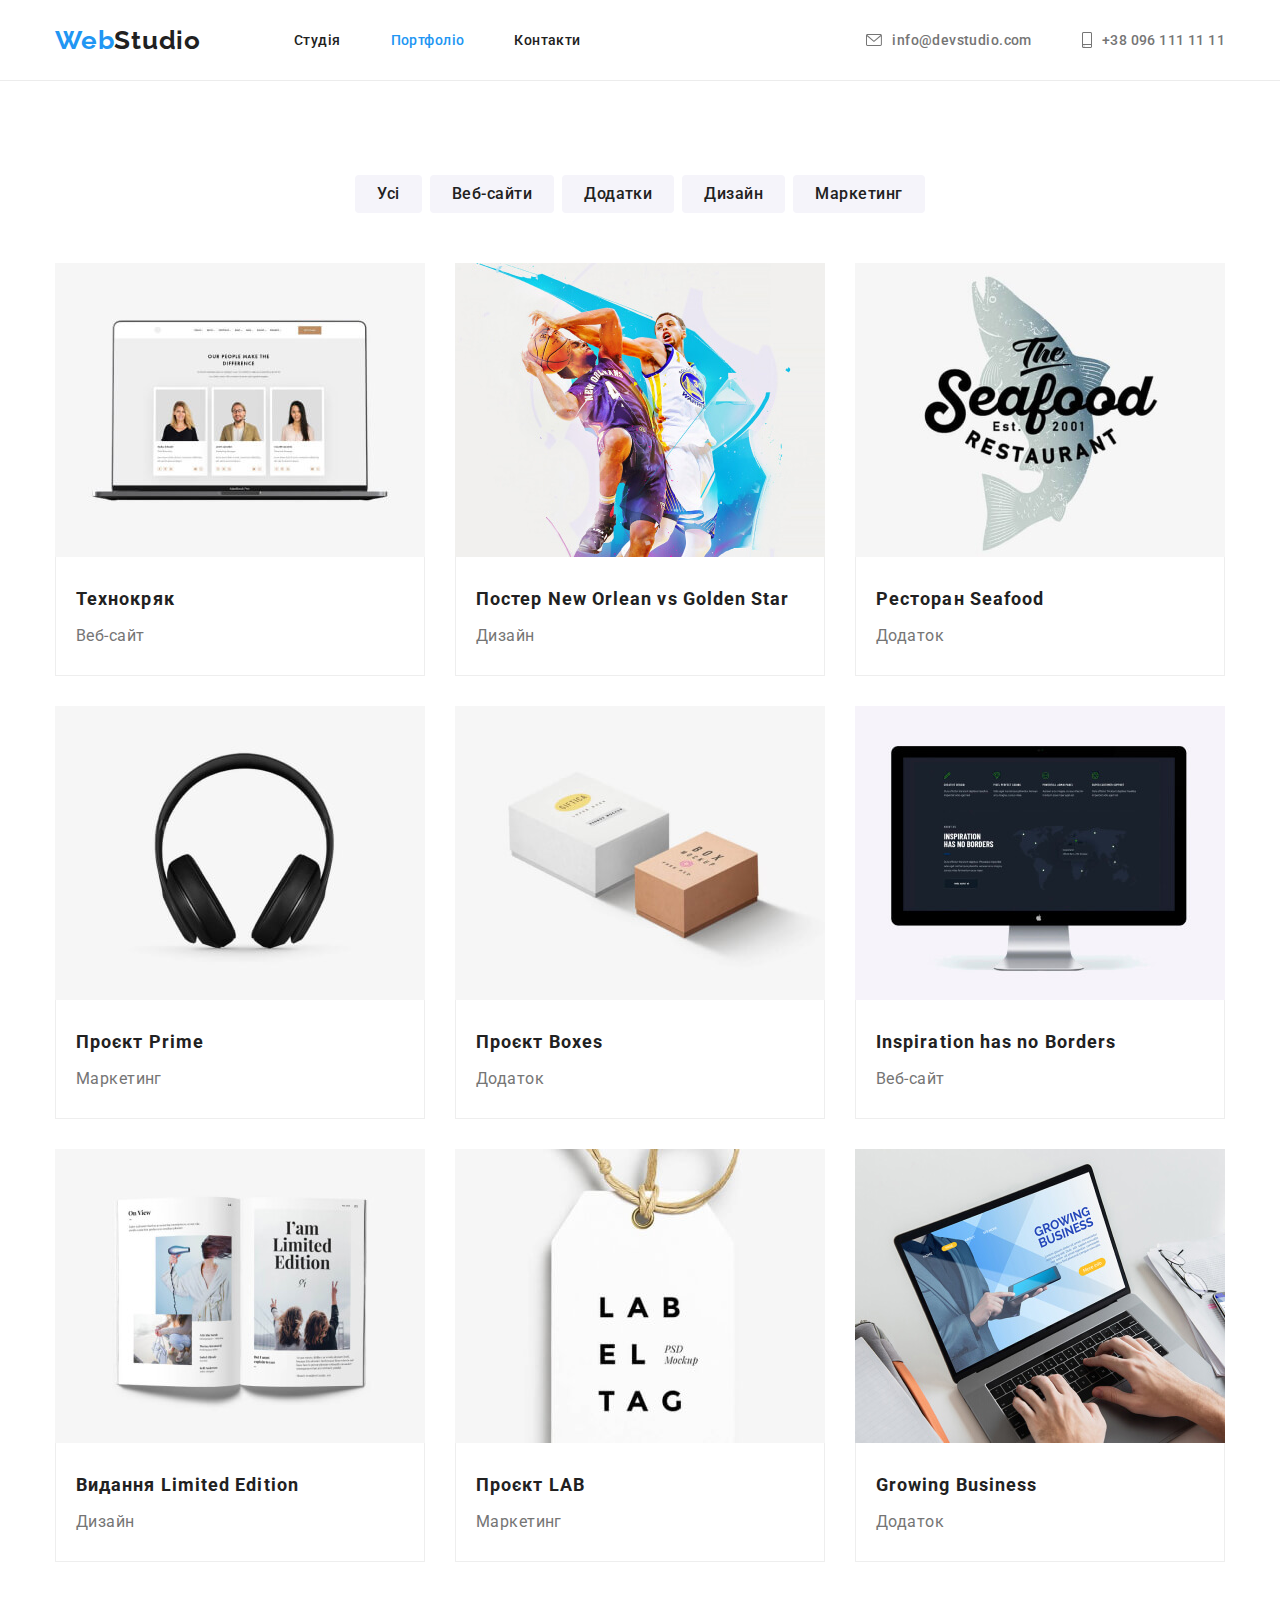
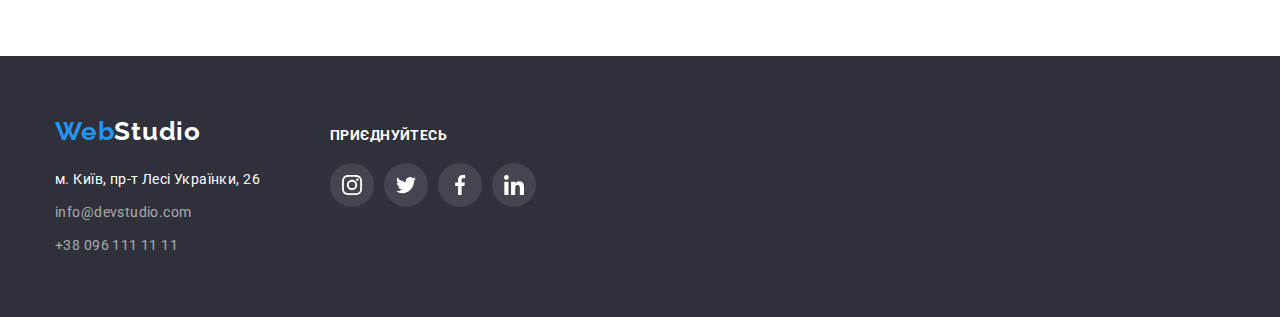
==== portfolio.html @ e4e063df "hw4" ====
<!DOCTYPE html>
<html lang="uk">
<head>
    <meta charset="UTF-8">
    <meta http-equiv="X-UA-Compatible" content="IE=edge">
    <meta name="viewport" content="width=device-width, initial-scale=1.0">
    <link rel="preconnect" href="https://fonts.googleapis.com">
    <link rel="preconnect" href="https://fonts.gstatic.com" crossorigin>
    <link
        href="https://fonts.googleapis.com/css2?family=Raleway:wght@700&family=Roboto:wght@400;500;700;900&display=swap"
        rel="stylesheet">
        <link rel="stylesheet" href="https://cdnjs.cloudflare.com/ajax/libs/modern-normalize/1.1.0/modern-normalize.min.css">
        <link rel="stylesheet" href="./css/styles.css" />
    <title>Portfolio</title>
</head>
<body>
    <header class="header">
        <div class="header-container container">
        <nav class="nav">
<a href="./index.html" class="link logo-link"><span class="logo-accent">Web</span>Studio</a>
    <ul class="list nav-list">
        <li class="item" > <a href="./index.html" class="nav-link link">Студія</a></li>
        <li class="item page-now"> <a href="/" class="nav-link link">Портфоліо</a></li>
        <li class="item"> <a href="/" class="nav-link link">Контакти</a></li>
    </ul>
</nav>
<ul class="list data">
    <li class="item contacts-item"><a href="mailto:info@devstudio.com" class="link contact-link"> <svg class="icon-envelope">
        <use href="./images/icons-defs.svg#icon-hover-envelope"></use>
      </svg>info@devstudio.com</a></li>
    <li class="item contacts-item"><a href="tel:+380961111111" class="link contact-link"><svg class="icon-smartphone">
        <use href="./images/icons-defs.svg#icon-hover-smartphone"></use>
      </svg>+38 096 111 11 11</a></li>
</ul>
</div>
    </header>
    <main>
      <!-- ---------------EXAMPLES------- -->
<section class="examples section">
    <div class="container">
    <h1 class="main-heading visually-hidden">Приклади робіт</h1>
<ul class="list examples-list">
    <li class="item examples-item"><button type="button" class="button">Усі</button></li>
    <li class="item examples-item"><button type="button" class="button">Веб-сайти</button></li>
    <li class="item examples-item"><button type="button" class="button">Додатки</button></li>
    <li class="item examples-item"><button type="button" class="button">Дизайн</button></li>
    <li class="item examples-item"><button type="button" class="button">Маркетинг</button></li>
</ul>
<!-- ---------------Карточки з роботами------- -->
<div class="cards">
<ul class="list cards-list">
    <li class="item"> <a href="./" class="link"><img src="./images/portfolio1.jpg" alt="Технокряк" width="370">
        <div class="card-info">
        <h2 class="second-heading">Технокряк</h2>
<p class="examples-text text"> Веб-сайт </p>
</div>
</a>
</li>
       <li class="item"><a href="./" class="link"><img src="./images/portfolio2.jpg" alt="Постер" width="370">
    <div class="card-info">
        <h2 class="second-heading">Постер New Orlean vs Golden Star</h2>
    <p class="examples-text text">Дизайн</p> </div>
 </a></li>

<li class="item">
    
        <a href="" class="link"><img src="./images/portfolio3.jpg" alt="Ресторан" width="370">
    <div class="card-info">
        <h2 class="second-heading">Ресторан Seafood</h2>
    <p class="examples-text text">Додаток</p>
    </div>
    
        </a>
    </li>
      
    <li class="item" > <a href="./" class="link"><img src="./images/portfolio4.jpg" alt="Проект" width="370">
    <div class="card-info">
        <h2 class="second-heading">Проєкт Prime</h2>
    <p class="examples-text text">Маркетинг</p>
    </div>
    </a>
    </li>

       <li class="item"> <a href="" class="link"><img src="./images/portfolio5.jpg" alt="Проект2" width="370">
    <div class="card-info">
        <h2 class="second-heading">Проєкт Boxes</h2>
    <p class="examples-text text">Додаток</p>
    </div>
    </a>
    </li>

       <li class="item"><a href="./" class="link"><img src="./images/portfolio6.jpg" alt="Веб-сайт" width="370">
    <div class="card-info">
        <h2 class="second-heading" lang="en">Inspiration has no Borders</h2>
    <p class="examples-text text">Веб-сайт</p>
    </div>
    </a>
    </li>
       <li class="item"> <a href="./" class="link"><img src="./images/portfolio7.jpg" alt="Издание" width="370">
   <div class="card-info">
    <h2 class="second-heading">Видання Limited Edition</h2>
    <p class="examples-text text">Дизайн</p>
   </div>
    </a>
    </li>
       <li class="item"> <a href="./" class="link"><img src="./images/portfolio8.jpg" alt="Проект3" width="370">
   <div class="card-info">
    <h2 class="second-heading">Проєкт LAB</h2>
    <p class="examples-text text">Маркетинг</p>
   </div>
    </a>
    </li>
       <li class="item"> <a href="./" class="link"><img src="./images/portfolio9.jpg" alt="Приложение" width="370">
    <div class="card-info">
        <h2 class="second-heading" lang="en">Growing Business</h2>
        <p class="examples-text text">Додаток</p>
    </div>
    </a>
    </li>
   </ul>
</div>
</div>

</section>

</main>

 <!-- -------------------FOOTER---------- -->  
 <footer class="footer">
    <div class="container">
        <div class="footer-address">
    <a href="/" class="logo-link link"><span class="logo-accent">Web</span>Studio</a>
   <address>
    <ul class="list">
        <li class="item">
            <a href="https://goo.gl/maps/hPYfwSHtG8NDrPpQ9" target="_blank"
            rel="noopener nofollow noreffer" class="map link">м. Київ, пр-т Лесі Українки, 26</a></li>
        <li class="item">
            <a href="mailto:info@devstudio.com" class="footer-link link">info@devstudio.com</a>
        </li>
        <li class="item">
            <a href="tel:+380961111111" class="footer-link link">+38 096 111 11 11</a>
        </li>
    </ul>
   </address>
</div>

<div class="footer-join">
    <p class="second-heading">ПРИЄДНУЙТЕСЬ</p>
    <ul class="list">
    
      <li class="item"><a href="" class="link">
    <svg class="footer-icon">
      <use href="./images/icons-defs.svg#icon-ntw-instagram"></use>
    </svg>
    </a></li>
    
    <li class="item"><a href="" class="link">
    <svg class="footer-icon">
      <use href="./images/icons-defs.svg#icon-ntw-twitter"></use>
    </svg>
    </a></li>
    
    <li class="item"><a href="" class="link">
    <svg class="footer-icon">
      <use href="./images/icons-defs.svg#icon-ntw-facebook"></use>
    </svg>
    </a></li>
    
    <li class="item"><a href="" class="link">
    <svg class="footer-icon">
      <use  href="./images/icons-defs.svg#icon-ntw-linkedin"></use>
    </svg>
    </a></li>
    
          </ul>
    </div>
</div>
</footer>
</body>
</html>
---- css/styles.css ----
:root{
    --accent-color: #2196F3;
    --main-text-color: #757575;
    --second-text-color: #212121;
    --white-color: #FFFFFF;
    --background-grey: #F5F4FA;
    --background-darkgrey: #2F303A;
    --footer-grey--:rgba(255, 255, 255, 0.6);
    --border-line: #ECECEC;
    --icon-colour: #AFB1B8;


    }
    
    /*------------Общие стили элементов-------*/
    
    html{
        box-sizing: border-box;
    }
    
    *, *::before, *::after{
        box-sizing: inherit;
    }
    
    
    h1,
    h2,
    h3,
    h4,
    p,
    ul,
    li{
        margin: 0px;
        padding: 0px;
    }
    
    img {
        display: block;
        max-width: 100%;
        height: auto;
    }


    body{
        font-family: 'Roboto', sans-serif;   
        font-size: 14px;
        letter-spacing: 0.03em;
        color: var(--main-text-color);
    }
    
    .second-heading {
        font-weight: 700;
        font-size: 36px;
        line-height: calc(42/36);
        text-align: center;
    
        color: var(--second-text-color);
    }
    
    .link{
        text-decoration: none;
        font-style: normal ;
    }
    
    .list{
        list-style-type: none;
    }
    
    .button {
        background-color: var(--accent-color);
        color: var(--white-color);
        cursor: pointer;
        text-align: center;
    }

    .container{
        margin: 0 auto;
        width: 1200px;
        padding-right: 15px;
        padding-left: 15px;
        }
        
        .section{
            padding-top: 94px;
            padding-bottom: 94px;
        }
        
    
    /* -------------------------HEADER------------------------- */
    .header{
        border-bottom-width: 1px;
        border-bottom-style: solid;
        border-bottom-color: var(--border-line);
    }
   
    .header .link{
        display: flex;
        align-items: center;
        }
    
    
    .logo-link{
        display: block;
        font-family: 'Raleway';
        font-weight: 700;
        font-size: 26px;
        line-height: calc(31/26);
        letter-spacing: 0.03em;
    
        color: var(--second-text-color);
    }
    
    .logo-accent{
        color: var(--accent-color);
    }

    .nav-link, .contact-link{
        font-family: 'Roboto', sans-serif;
        font-weight: 500;
        font-size: 14px;
        line-height: calc(16/14);
        letter-spacing: 0.03em;
    
        color: var(--second-text-color);
    }

    .header .list .link:hover,
    .header .list .link:focus {
        color: var(--accent-color);
    }

    .nav-list .link {
        padding-top: 32px;
    padding-bottom: 32px;
        color: var(--second-text-color);
    }
    
    .item.page-now .link{
        color: var(--accent-color);
        text-decoration: none;
    }

    .contact-link{
        color: var(--main-text-color);
    }

    .nav{
        display: flex;
        align-items: center;
    }

    .nav-list>.item:not(:last-child), .contacts-item:not(:last-child){
        margin-right: 50px;
        }

        .nav-list, .data{
            display: flex;
            margin-left: 93px;
        }

        .header-container{
            display: flex;
            align-items: center;
        }

        .contacts-item .link{
            padding-top: 32px;
            padding-bottom: 32px;
        }
        
        .data{
            margin-left: auto;
        }

        .icon-envelope{
            width: 16px;
            height: 12px;
        margin-right: 10px;
        fill: currentColor;
        }
        
        
        .icon-smartphone{
            width: 10px;
            height: 16px;
            margin-right: 10px;
            fill: currentColor;
        }

    
    /*-----------------------------ORDER------------------------*/
    
    .order{
        
 padding-top: 200px;
        padding-bottom: 200px;
        margin: auto;
        
            background-color: #C4C4C4;
        text-align: center;
max-width: 1600px;
        background-image: linear-gradient(to right, rgba(47, 48, 58, 0.4), rgba(47, 48, 58, 0.4)),
url(../images/background1.jpg);
    }
    .main-heading{

        margin-bottom: 30px;
        margin-left: auto;
    margin-right: auto;
    width: 696px;

        font-weight: 900;
        font-size: 44px;
        line-height: calc(60/44);
        text-align: center;
        letter-spacing: 0.06em;
        text-transform: uppercase;
        
        color: var(--white-color);
    }
    
    .main-button{
        padding: 10px 32px;

        font-family: 'Roboto', sans-serif;
        font-style: normal;
        font-weight: 700;
        font-size: 16px;
        line-height: calc(30/16);
        letter-spacing: 0.06em;


    box-shadow: 0px 4px 4px rgba(0, 0, 0, 0.15);
    border-radius: 4px;
    border: none;
    }

    .main-button:hover, .main-button:focus{
        background-color: #188CE8        ;
    }
    
    /*--------------------ADVANTAGES-----------------------*/
.advantages-items{
    display: flex;
}

.advantages .item + .item{
    margin-left: 30px;
}

.advantages .text{
    flex-basis: 270px;
}

    .visually-hidden {
        position: absolute;
        width: 1px;
        height: 1px;
        margin: -1px;
        border: 0;
        padding: 0;
        
        white-space: nowrap;
        clip-path: inset(100%);
        clip: rect(0 0 0 0);
        overflow: hidden;
      }
    
    .advantages .third-heading{
        margin-bottom: 10px;

        font-weight: 700;
        font-size: 14px;
        line-height: calc(16/14);
        text-transform: uppercase;
        
        color: var(--second-text-color);
    }

    .advantages .text{
        line-height: calc(24/14);
}

.bck-antena, .bck-clock, .bck-diagram, .bck-astronaut{
    background-color: var(--background-grey);
    width: 270px;
    height: 120px;
    
    display: flex;
    justify-content: center;
    align-items: center;
    
    margin-bottom: 30px;
    }
    
    .icon-antena, .icon-clock, .icon-diagram, .icon-astronaut {
        width: 70px;
        height:70px;
    }
    
    /*-- -------------------whatdo-----------*/
    .whatdo{
        padding-top: 0px;
    }
    
    .whatdo .second-heading{
        margin-bottom: 50px;
    }
    
    .whatdo .list{
        display: flex;
        padding: 0;
        justify-content: space-between;
    }
    
    
    .whatdo .item + .item{
        margin-left: 30px;
    
    }


    /*------------------------TEAM--------*/
    
    .team{
        background-color: var(--background-grey);
         }

    .team .list{
        display: flex;
    }
    .team .second-heading{
        margin-bottom: 50px;
    }

    .team .item{

        background-color: var(--white-color);
        width: 270px;
        box-shadow: 0px 1px 3px rgba(0, 0, 0, 0.12),
        0px 1px 1px rgba(0, 0, 0, 0.14),
        0px 2px 1px rgba(0, 0, 0, 0.2);
        border-radius: 0px 0px 4px 4px;
    
        margin-right: 30px;
    }
    
    .team .item:nth-child(4n){
        margin-right: 0px;
    }


    .team .third-heading{
        margin-bottom: 10px;
        text-align: center;

        font-weight: 500;
        font-size: 16px;
        line-height: calc(19/16);
        text-align: center;
        
        color: var(--second-text-color);
    }
    
    .team .text{
        
        font-weight: 400;
        font-size: 16px;
        line-height: calc(19/16);
        text-align: center;
    }

    .team .item{
        background-color: var(--white-color);
    }

    .team-name{
        padding-top: 30px;
        padding-bottom: 30px;
    }

    .team-icons {
        display: flex;
        list-style-type: none;
        margin-bottom:  30px;
        justify-content: center;
    }
    
    .team-icons .item {
        margin-right: 10px;
        width: 44px;
        height: 44px;
        box-shadow: none;
    }
    
    .team-icons .item:last-child {
        margin-right: 0px;
    }
    
    
    .team-icons .link {
        display: flex;
        justify-content: center;
        align-items: center;
        height: 100%;
        width: 100%;
    
        border: none;
        border-radius: 50%;
        box-shadow: none;
    
        color: #afb1b8;
    }
    
    .team-icons .link:hover , .team-icons .link:focus{
        background-color: var(--accent-color);
    color: var(--white-color);
        height: 100%;
        width: 100%;
    }
    
    .team-icons .icon {
        width: 20px;
        height: 20px;
        fill: currentColor;
    }


/*-- -------------------Regular Customers---------- --*/

.customers .second-heading{
    margin-bottom: 50px;
}

.customers .link{
    width: 100%;
    height: 100%;

    display: flex;
    justify-content: center;
    align-items: center;
    fill: var(--icon-colour);

    height: 92px;

    border: var(--icon-colour) solid 1px;
    border-radius: 4px;
}

.customers .link:hover, .customers .link:focus{
    fill: var(--accent-color);
    border-color: var(--accent-color) solid 1px;
    border-radius: 4px;
}

.customers .list{
display: flex;
justify-content: center;
}

.customers .item{
    margin-right: 30px;
    width: 170px;

}

.customers .item:last-child{
    margin-right: 0px;
}



.icon-customer1, .icon-customer2, .icon-customer3,.icon-customer4, .icon-customer5, .icon-customer6{
width: 106px;
height: 60px;
}

    
    
    /*------------------------------------FOOTER-----------*/
    .footer{
        background-color: var(--background-darkgrey);
        padding-top: 60px;
        padding-bottom: 60px;
    }
    .footer .container {
        display: flex;
    align-items: baseline;
    }

    .footer .item{
        margin-bottom: 9px;
    }

    .footer .item:last-child{
        margin-bottom: 0;
    }

    .footer .link{
        font-size: 14px;
        line-height: calc(24/14);
        letter-spacing: 0.03em;
    }

    .footer .list .link:hover, .footer .list .link:focus{
        color: var(--accent-color);
    }

    .footer .logo-link{
margin-bottom: 20px;

        color: var(--white-color);
        font-family: 'Raleway';
        font-weight: 700;
        font-size: 26px;
        line-height: calc(31/26);
    }
    
    .map{
    color: var(--white-color);
    }
    
    .footer-link {
    color: var(--footer-grey--);
    }



    .footer-join .second-heading{
        margin-bottom: 20px;
        font-weight: 700;
        font-size: 14px;
        line-height: calc(16/14);
        text-align: start;

        color: var(--white-color);
    }

    .footer-join .list{
        display: flex;
    }

    .footer-join .item{
        width: 44px;
        height: 44px;
        margin-right: 10px;
        margin-bottom: 0px;
        
    }
    .footer-join .item:last-child {
        margin-right: 0px;
    }

    .footer-join .item .link:hover, .footer-join .item .link:focus{
        background-color: var(--accent-color);
    }
    
    .footer-icon{
        fill: var(--white-color);
        width: 20px;
        height: 20px;
    }

    .footer-join .link{
        display: flex;
        justify-content: center;
        align-items: center;
        height: 100%;
        width: 100%;
        border: none;
        border-radius: 50%;
        box-shadow: none; 
        background-color: rgba(255, 255, 255, 0.1); 
    }

    .footer-address{
        margin-right: 70px;
    }
    
    /*!!!----------------------------PORTFOLIO------------!!!*/
    
    /*-- ---------------EXAMPLES------- -*/
    
    .examples-list{
        display: flex;
        justify-content: center;
    }

    .examples-item{
        margin-right: 8px;
    }

.examples-item:last-child{
    margin-right: 0px;
}

    .examples .button{
        padding: 6px 22px;

        font-family: 'Roboto', sans-serif;
        font-style: medium;
        letter-spacing: 0.03em;
        text-align: center;

        color: var(--second-text-color);
        font-weight: 500;
        font-size: 16px;
        line-height: calc(26/16);
        background-color: var(--background-grey);
        border: none;
        border-radius: 4px;
    
    }
    
    .examples .button:hover, .examples .button:focus{
        color: var(--white-color);
        background-color: var(--accent-color);
box-shadow: 0px 3px 1px rgba(0, 0, 0, 0.1), 0px 1px 2px rgba(0, 0, 0, 0.08), 0px 2px 2px rgba(0, 0, 0, 0.12);
;
    }
    
    /*----------------Карточки с работами-----------*/
    .cards-list .item{
        flex-basis: 370px;
    
        margin-right: 30px;
        margin-bottom: 30px;
    }
     
    .cards-list .item:nth-child(3n + 3) {
        margin-right: 0px;
        }
    
        .cards-list .item:nth-last-child(-n + 3) {
            margin-bottom: 0;}
    
            .card-info{
            padding: 24px 20px;
            border-bottom: 1px solid #EEEEEE;
            border-right: 1px solid #EEEEEE;
            border-left: 1px solid #EEEEEE;
            }
   
        .cards-list .link:hover, .cards-list .link:focus{
            box-shadow: 1px 4px 6px 0px rgba(0, 0, 0, 0.16), 0px 4px 4px 0px rgba(0, 0, 0, 0.06), 0px 1px 1px 0px rgba(0, 0, 0, 0.12);
            ;
        }
   
.cards-list .link{
    display: block;
}

    .examples .second-heading{
        margin-bottom: 4px;

        font-size: 18px;
        line-height: calc(36/18);
        letter-spacing: 0.06em;
        text-align: left;
    }
    .examples-text {
        font-size: 16px;
        line-height: calc(30/16);
        color: var(--main-text-color);
    }

    .examples-list{
        display: flex;
        justify-content: center;
        margin-bottom: 50px;
        margin-left: auto;
        margin-right: auto;
    }
    
    .cards-list{
        display: flex;
        flex-wrap: wrap;
    }
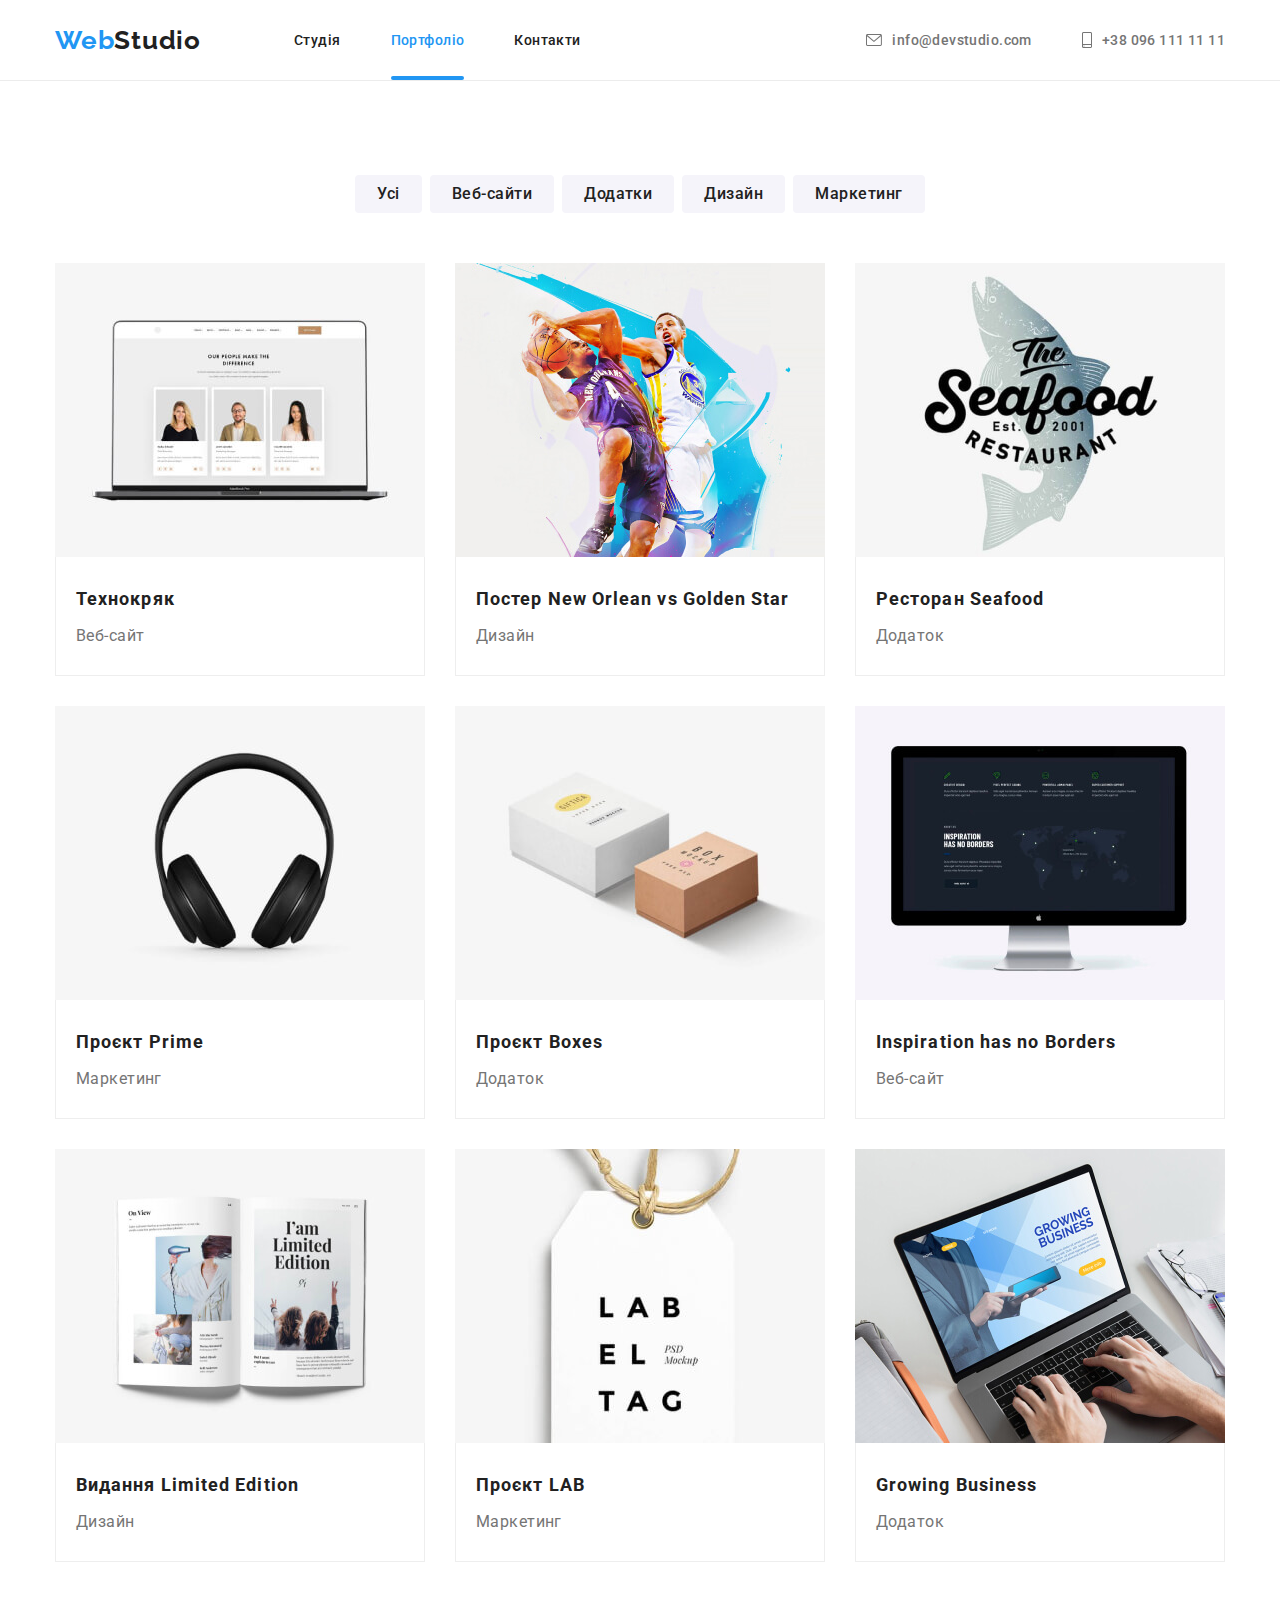
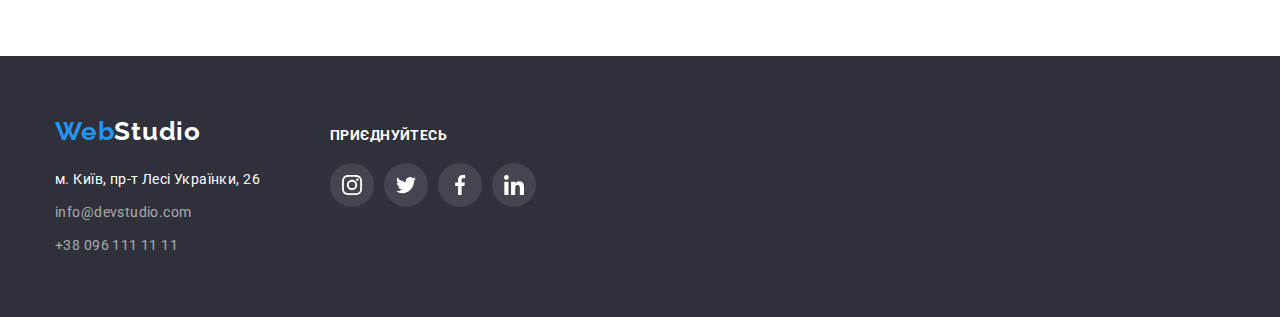
==== commit d0edc260: "hw5" ====
--- a/portfolio.html
+++ b/portfolio.html
@@ -49,14 +49,27 @@
 <!-- ---------------Карточки з роботами------- -->
 <div class="cards">
 <ul class="list cards-list">
-    <li class="item"> <a href="./" class="link"><img src="./images/portfolio1.jpg" alt="Технокряк" width="370">
+
+    <li class="item"> <a href="./" class="link">
+        <div class="dop-info">
+        <img src="./images/portfolio1.jpg" alt="Технокряк" width="370">
+
+        <p class="text"> Ресурс пропонує комплексні пропозиції з різним рівнем функціоналу та сервісів. Все це дозволить відвідувачу отримати вичерпні відомості про компанію чи приватну особу. </p>
+        </div>
+
         <div class="card-info">
         <h2 class="second-heading">Технокряк</h2>
 <p class="examples-text text"> Веб-сайт </p>
 </div>
 </a>
 </li>
-       <li class="item"><a href="./" class="link"><img src="./images/portfolio2.jpg" alt="Постер" width="370">
+
+       <li class="item"><a href="./" class="link">
+        <div class="dop-info">   
+        <img src="./images/portfolio2.jpg" alt="Постер" width="370">
+        <p class="text"> Ресурс пропонує комплексні пропозиції з різним рівнем функціоналу та сервісів. Все це дозволить відвідувачу отримати вичерпні відомості про компанію чи приватну особу. </p>
+
+        </div>
     <div class="card-info">
         <h2 class="second-heading">Постер New Orlean vs Golden Star</h2>
     <p class="examples-text text">Дизайн</p> </div>
@@ -64,7 +77,13 @@
 
 <li class="item">
     
-        <a href="" class="link"><img src="./images/portfolio3.jpg" alt="Ресторан" width="370">
+        <a href="" class="link">
+            
+            <div class="dop-info">
+            <img src="./images/portfolio3.jpg" alt="Ресторан" width="370">
+            <p class="text"> Ресурс пропонує комплексні пропозиції з різним рівнем функціоналу та сервісів. Все це дозволить відвідувачу отримати вичерпні відомості про компанію чи приватну особу. </p>
+
+            </div>
     <div class="card-info">
         <h2 class="second-heading">Ресторан Seafood</h2>
     <p class="examples-text text">Додаток</p>
@@ -73,7 +92,13 @@
         </a>
     </li>
       
-    <li class="item" > <a href="./" class="link"><img src="./images/portfolio4.jpg" alt="Проект" width="370">
+    <li class="item" > <a href="./" class="link">
+        
+        <div class="dop-info">
+        <img src="./images/portfolio4.jpg" alt="Проект" width="370">
+        <p class="text"> Ресурс пропонує комплексні пропозиції з різним рівнем функціоналу та сервісів. Все це дозволить відвідувачу отримати вичерпні відомості про компанію чи приватну особу. </p>
+
+        </div>
     <div class="card-info">
         <h2 class="second-heading">Проєкт Prime</h2>
     <p class="examples-text text">Маркетинг</p>
@@ -81,7 +106,13 @@
     </a>
     </li>
 
-       <li class="item"> <a href="" class="link"><img src="./images/portfolio5.jpg" alt="Проект2" width="370">
+       <li class="item"> <a href="" class="link">
+        
+        <div class="dop-info">
+        <img src="./images/portfolio5.jpg" alt="Проект2" width="370">
+        <p class="text"> Ресурс пропонує комплексні пропозиції з різним рівнем функціоналу та сервісів. Все це дозволить відвідувачу отримати вичерпні відомості про компанію чи приватну особу. </p>
+
+        </div>
     <div class="card-info">
         <h2 class="second-heading">Проєкт Boxes</h2>
     <p class="examples-text text">Додаток</p>
@@ -89,28 +120,52 @@
     </a>
     </li>
 
-       <li class="item"><a href="./" class="link"><img src="./images/portfolio6.jpg" alt="Веб-сайт" width="370">
+       <li class="item"><a href="./" class="link">
+           
+        <div class="dop-info">
+        <img src="./images/portfolio6.jpg" alt="Веб-сайт" width="370">
+        <p class="text"> Ресурс пропонує комплексні пропозиції з різним рівнем функціоналу та сервісів. Все це дозволить відвідувачу отримати вичерпні відомості про компанію чи приватну особу. </p>
+
+        </div>
     <div class="card-info">
         <h2 class="second-heading" lang="en">Inspiration has no Borders</h2>
     <p class="examples-text text">Веб-сайт</p>
     </div>
     </a>
     </li>
-       <li class="item"> <a href="./" class="link"><img src="./images/portfolio7.jpg" alt="Издание" width="370">
+       <li class="item"> <a href="./" class="link">
+        
+        <div class="dop-info">
+        <img src="./images/portfolio7.jpg" alt="Издание" width="370">
+        <p class="text"> Ресурс пропонує комплексні пропозиції з різним рівнем функціоналу та сервісів. Все це дозволить відвідувачу отримати вичерпні відомості про компанію чи приватну особу. </p>
+
+        </div>
    <div class="card-info">
     <h2 class="second-heading">Видання Limited Edition</h2>
     <p class="examples-text text">Дизайн</p>
    </div>
     </a>
     </li>
-       <li class="item"> <a href="./" class="link"><img src="./images/portfolio8.jpg" alt="Проект3" width="370">
+       <li class="item"> <a href="./" class="link">
+           
+        <div class="dop-info">
+        <img src="./images/portfolio8.jpg" alt="Проект3" width="370">
+        <p class="text"> Ресурс пропонує комплексні пропозиції з різним рівнем функціоналу та сервісів. Все це дозволить відвідувачу отримати вичерпні відомості про компанію чи приватну особу. </p>
+
+        </div>
    <div class="card-info">
     <h2 class="second-heading">Проєкт LAB</h2>
     <p class="examples-text text">Маркетинг</p>
    </div>
     </a>
     </li>
-       <li class="item"> <a href="./" class="link"><img src="./images/portfolio9.jpg" alt="Приложение" width="370">
+       <li class="item"> <a href="./" class="link">
+           
+        <div class="dop-info">
+        <img src="./images/portfolio9.jpg" alt="Приложение" width="370">
+        <p class="text"> Ресурс пропонує комплексні пропозиції з різним рівнем функціоналу та сервісів. Все це дозволить відвідувачу отримати вичерпні відомості про компанію чи приватну особу. </p>
+
+        </div>
     <div class="card-info">
         <h2 class="second-heading" lang="en">Growing Business</h2>
         <p class="examples-text text">Додаток</p>
--- a/css/styles.css
+++ b/css/styles.css
@@ -124,12 +124,21 @@
         color: var(--second-text-color);
     }
 
+.header .list .link{
+    transition-property: background-color, color;
+transition-duration: 250ms;
+    transition-timing-function: cubic-bezier(0.4, 0, 0.2, 1);
+}
+
+
     .header .list .link:hover,
     .header .list .link:focus {
         color: var(--accent-color);
     }
 
     .nav-list .link {
+ position: relative;
+
         padding-top: 32px;
     padding-bottom: 32px;
         color: var(--second-text-color);
@@ -159,6 +168,8 @@
         }
 
         .header-container{
+                position: relative;
+
             display: flex;
             align-items: center;
         }
@@ -185,6 +196,20 @@
             height: 16px;
             margin-right: 10px;
             fill: currentColor;
+        }
+
+       .page-now .link::after{
+
+            display: block;
+            position: absolute;
+            content: "";
+        
+            height: 4px;
+            width: 100%;
+        top: 76px;
+            border-radius: 2px;
+        
+        background-color: var(--accent-color);
         }
 
     
@@ -233,10 +258,55 @@
     box-shadow: 0px 4px 4px rgba(0, 0, 0, 0.15);
     border-radius: 4px;
     border: none;
+
+    transition-property: background-color, color;
+transition-duration: 250ms;
+    transition-timing-function: cubic-bezier(0.4, 0, 0.2, 1);
     }
 
     .main-button:hover, .main-button:focus{
         background-color: #188CE8        ;
+    }
+
+    .backdrop{
+        position: fixed;
+        top: 0;
+        left: 0;
+    
+        width: 100%;
+        height: 100%;
+    
+        background-color: rgba(0, 0, 0, 0.2);
+    }
+    
+    .backdrop.is-hidden{
+        opacity: 0;
+        pointer-events: none;
+    }
+    
+    .modal{
+    position: absolute;
+    top: 50%;
+    left: 50%;
+    transform: translate(-50%, -50%);
+    
+        width: 528px;
+        height: 581px;
+        border-radius: 4px;
+        box-shadow: 0px 1px 3px rgba(0, 0, 0, 0.12), 0px 1px 1px rgba(0, 0, 0, 0.14), 0px 2px 1px rgba(0, 0, 0, 0.2);
+    
+        background-color: var(--white-color);
+    }
+    
+    .modal .button{
+        background: url(../images/close.png) no-repeat;
+        width: 30px;
+        height: 30px;
+        position: absolute;
+        top: 8px;
+        right: 8px;
+    
+        border: none;
     }
     
     /*--------------------ADVANTAGES-----------------------*/
@@ -319,6 +389,38 @@
     
     }
 
+    .whatdo .item{
+        position: relative;
+    }
+
+    .uptext{
+        position: absolute;
+        
+        bottom: 0;
+        left: 0;
+        
+            display: flex;
+            justify-content: center;
+            align-items: center;
+            width: 370px;
+            height: 70px;
+        
+            background-color: rgba(47, 48, 58, 0.8);
+        }
+        
+        .uptext .text{
+        text-transform: uppercase;
+        
+            font-family: Roboto;
+            font-size: 14px;
+            font-weight: 700;
+            line-height: calc(16/14);
+            letter-spacing: 0.03em;
+            text-align: center;
+        
+            color: var(--white-color);
+        }
+
 
     /*------------------------TEAM--------*/
     
@@ -410,6 +512,10 @@
         box-shadow: none;
     
         color: #afb1b8;
+
+        transition-property: background-color, color;
+transition-duration: 250ms;
+    transition-timing-function: cubic-bezier(0.4, 0, 0.2, 1);
     }
     
     .team-icons .link:hover , .team-icons .link:focus{
@@ -445,6 +551,10 @@
 
     border: var(--icon-colour) solid 1px;
     border-radius: 4px;
+
+    transition-property: background-color, color;
+transition-duration: 250ms;
+    transition-timing-function: cubic-bezier(0.4, 0, 0.2, 1);
 }
 
 .customers .link:hover, .customers .link:focus{
@@ -501,6 +611,12 @@
         line-height: calc(24/14);
         letter-spacing: 0.03em;
     }
+
+.footer .list .link{
+    transition-property: background-color, color;
+transition-duration: 250ms;
+    transition-timing-function: cubic-bezier(0.4, 0, 0.2, 1);
+}
 
     .footer .list .link:hover, .footer .list .link:focus{
         color: var(--accent-color);
@@ -549,6 +665,12 @@
     }
     .footer-join .item:last-child {
         margin-right: 0px;
+    }
+
+    .footer-join .item .link{
+        transition-property: background-color, color;
+transition-duration: 250ms;
+    transition-timing-function: cubic-bezier(0.4, 0, 0.2, 1);
     }
 
     .footer-join .item .link:hover, .footer-join .item .link:focus{
@@ -609,6 +731,10 @@
         background-color: var(--background-grey);
         border: none;
         border-radius: 4px;
+
+        transition-property: background-color, color;
+transition-duration: 250ms;
+    transition-timing-function: cubic-bezier(0.4, 0, 0.2, 1);
     
     }
     
@@ -648,6 +774,10 @@
    
 .cards-list .link{
     display: block;
+
+    transition-property: background-color, color;
+transition-duration: 250ms;
+    transition-timing-function: cubic-bezier(0.4, 0, 0.2, 1);
 }
 
     .examples .second-heading{
@@ -675,4 +805,52 @@
     .cards-list{
         display: flex;
         flex-wrap: wrap;
-    }+    }
+
+    .dop-info{
+        position: relative;
+        overflow: hidden;
+        
+    }
+
+    .dop-info::before{
+
+        display: inline-block;
+        content: "";
+    
+        position: absolute;
+        top: 0;
+        left: 0;
+        opacity: 0;
+    
+        width: 100%;
+        height: 100%;
+        background-color: rgba(33, 150, 243, 0.9);
+    
+    }
+
+    .dop-info .text{
+        position: absolute;
+        top: 0%;
+        bottom: 0%;
+        transform: translateY(100%);
+        transition: transform 250ms cubic-bezier(0.4, 0, 0.2, 1);
+
+        padding-top: 63px;
+        padding-bottom: 63px;
+        padding-left: 24px;
+        padding-right: 24px;
+
+        font-family: 'Roboto';
+font-style: normal;
+font-weight: 400;
+font-size: 18px;
+line-height: calc(28/18);
+letter-spacing: 0.03em;
+color: var(--white-color);
+background-color:rgba(33, 150, 243, 0.9);
+    }
+
+    .cards .item .link:hover .dop-info .text, .cards .item .link:focus .dop-info .text {
+        transform: translateY(0);
+      }